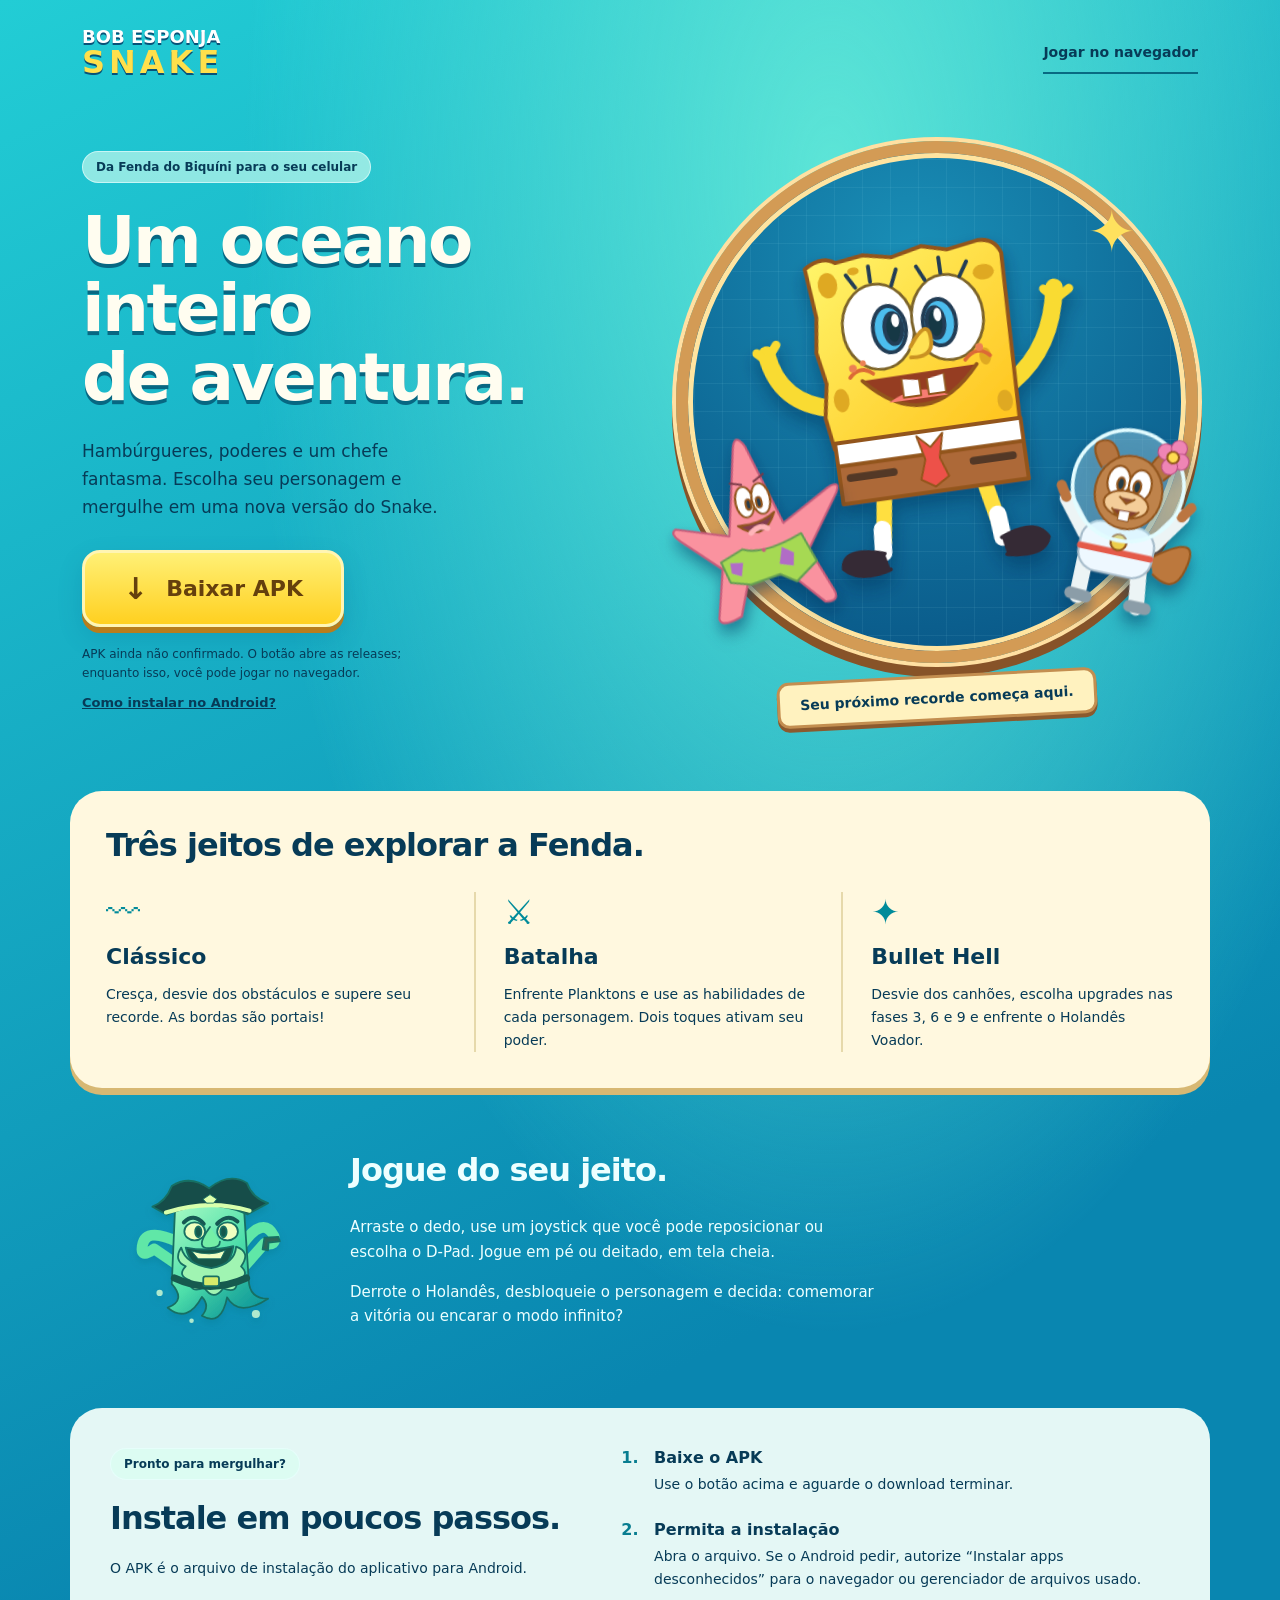
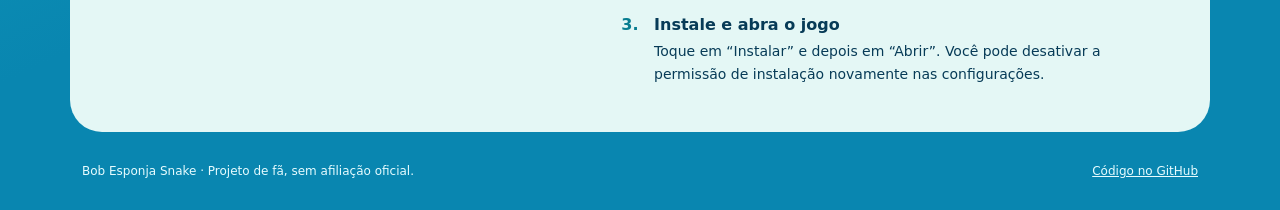
==== docs/index.html @ 4f34fc2c "Refresh nautical UI and add Android APK build and download page" ====
<!doctype html>
<html lang="pt-BR">
<head>
<meta charset="utf-8"><meta name="viewport" content="width=device-width,initial-scale=1"><meta name="theme-color" content="#087b99">
<meta name="description" content="Bob Esponja Snake: uma aventura na Fenda do Biquíni. Conheça os modos Clássico, Batalha e Bullet Hell e baixe a versão Android.">
<title>Bob Esponja Snake — Uma aventura no seu Android</title>
<link rel="stylesheet" href="download.css"><script src="download.js" defer></script>
</head>
<body>
<header><a class="wordmark" href="#inicio">BOB ESPONJA <b>SNAKE</b></a><a class="web-link" href="https://snakesponja.netlify.app">Jogar no navegador</a></header>
<main id="inicio">
<section class="hero">
<div class="hero-copy"><span class="pill">Da Fenda do Biquíni para o seu celular</span><h1>Um oceano inteiro<br>de aventura.</h1><p>Hambúrgueres, poderes e um chefe fantasma. Escolha seu personagem e mergulhe em uma nova versão do Snake.</p>
<a id="download" class="download" href="https://github.com/5an1ty/joguin-bob-esponja/releases" aria-describedby="downloadStatus"><span aria-hidden="true">↓</span> Baixar APK</a>
<p id="downloadStatus" class="download-status" role="status">Confira a versão Android disponível nas releases.</p><a class="installation-link" href="#instalar">Como instalar no Android?</a></div>
<div class="scene" aria-label="Bob Esponja, Patrick e Sandy em uma aventura submarina"><div class="porthole"><div class="sea-grid"></div><img class="bob" src="assets/bob.svg" alt="Bob Esponja"><img class="patrick" src="assets/patrick.svg" alt="Patrick"><img class="sandy" src="assets/sandy.svg" alt="Sandy"><span class="sea-star" aria-hidden="true">✦</span></div><span class="scene-caption">Seu próximo recorde começa aqui.</span></div>
</section>
<section class="adventures" aria-labelledby="modes-title"><h2 id="modes-title">Três jeitos de explorar a Fenda.</h2><div class="mode-grid">
<article><span class="mode-symbol" aria-hidden="true">〰</span><h3>Clássico</h3><p>Cresça, desvie dos obstáculos e supere seu recorde. As bordas são portais!</p></article>
<article><span class="mode-symbol" aria-hidden="true">⚔</span><h3>Batalha</h3><p>Enfrente Planktons e use as habilidades de cada personagem. Dois toques ativam seu poder.</p></article>
<article><span class="mode-symbol" aria-hidden="true">✦</span><h3>Bullet Hell</h3><p>Desvie dos canhões, escolha upgrades nas fases 3, 6 e 9 e enfrente o Holandês Voador.</p></article></div></section>
<section class="controls"><img src="assets/dutch.svg" alt="Holandês Voador" loading="lazy"><div><h2>Jogue do seu jeito.</h2><p>Arraste o dedo, use um joystick que você pode reposicionar ou escolha o D-Pad. Jogue em pé ou deitado, em tela cheia.</p><p>Derrote o Holandês, desbloqueie o personagem e decida: comemorar a vitória ou encarar o modo infinito?</p></div></section>
<section id="instalar" class="install"><div><span class="pill">Pronto para mergulhar?</span><h2>Instale em poucos passos.</h2><p>O APK é o arquivo de instalação do aplicativo para Android.</p></div><ol><li><strong>Baixe o APK</strong><p>Use o botão acima e aguarde o download terminar.</p></li><li><strong>Permita a instalação</strong><p>Abra o arquivo. Se o Android pedir, autorize “Instalar apps desconhecidos” para o navegador ou gerenciador de arquivos usado.</p></li><li><strong>Instale e abra o jogo</strong><p>Toque em “Instalar” e depois em “Abrir”. Você pode desativar a permissão de instalação novamente nas configurações.</p></li></ol></section>
</main><footer><span>Bob Esponja Snake · Projeto de fã, sem afiliação oficial.</span><a href="https://github.com/5an1ty/joguin-bob-esponja">Código no GitHub</a></footer>
</body></html>
---- docs/download.css ----
:root{font-family:ui-rounded,'Trebuchet MS',system-ui,sans-serif;color:#073b57;background:#0b94b4;font-synthesis:none}*{box-sizing:border-box}body{margin:0;background:radial-gradient(ellipse at 65% 10%,#5de5d7,transparent 50%),linear-gradient(155deg,#22cdd5,#0986b0 70%)}a{color:inherit}header,main,footer{max-width:1180px;margin:auto}header{display:flex;justify-content:space-between;align-items:center;padding:28px 32px;gap:20px}.wordmark{text-decoration:none;font-weight:1000;font-size:18px;line-height:1;color:#fff;text-shadow:0 2px #075278}.wordmark b{display:block;font-size:32px;letter-spacing:4px;color:#ffe04b}.web-link{font-size:14px;font-weight:700;text-decoration:none;border-bottom:2px solid #086a82;padding:12px 0}.hero{display:grid;grid-template-columns:1.1fr 1fr;align-items:center;gap:20px;min-height:570px;padding:35px 32px 70px}.pill{display:inline-block;padding:8px 13px;background:#d7fff19c;border:1px solid #ebffff9c;border-radius:24px;font-size:12px;font-weight:700}h1{font-size:clamp(40px,5.5vw,66px);letter-spacing:-2.5px;line-height:1.04;margin:24px 0;color:#fffdf0;text-shadow:0 4px #076782}p{line-height:1.65;max-width:55ch}.hero-copy>p{font-size:17px;max-width:36ch}.download{display:inline-flex;align-items:center;justify-content:center;gap:18px;background:linear-gradient(#fff076,#ffd020);color:#65400d;border:3px solid #fff5b3;border-radius:18px;box-shadow:0 6px #b87d1c,0 10px 24px #02557e30;text-decoration:none;font-weight:900;font-size:22px;padding:18px 38px;margin-top:12px;min-height:64px}.download span{font-size:30px}.download:hover{background:#ffec78}.download:active{transform:translateY(3px)}.hero-copy .download-status{font-size:12px;margin:18px 0 8px;max-width:46ch}.installation-link{font-size:13px;font-weight:700}.scene{position:relative;text-align:center}.porthole{aspect-ratio:1;position:relative;border:12px solid #d39b55;border-radius:50%;background:radial-gradient(circle at 45% 20%,#198eb6,#075081);box-shadow:0 0 0 4px #ffe0a2,0 10px 0 4px #875328,inset 0 0 0 5px #ffe4a0;isolation:isolate}.sea-grid{position:absolute;inset:6px;border-radius:50%;background-image:linear-gradient(#b6faff12 1px,transparent 1px),linear-gradient(90deg,#b6faff12 1px,transparent 1px);background-size:28px 28px}.scene img{position:absolute;object-fit:contain;filter:drop-shadow(0 10px 8px #002d5266)}.bob{width:78%;height:91%;left:8%;top:0;transform:rotate(-8deg)}.patrick{width:43%;height:55%;left:-8%;bottom:-1%;transform:rotate(-13deg)}.sandy{width:43%;height:57%;right:-9%;bottom:-1%;transform:rotate(12deg)}.sea-star{position:absolute;right:10%;top:9%;color:#ffe15e;font-size:58px}.scene-caption{display:inline-block;background:#fff2bf;padding:12px 20px;border:3px solid #c38e50;border-radius:12px;transform:rotate(-3deg);font-size:14px;font-weight:800;position:relative;margin-top:12px;box-shadow:0 4px #8b5a2e}h2{font-size:32px;letter-spacing:-1px;line-height:1.15}h3{font-size:22px;margin:12px 0}.adventures{background:#fff8df;border-radius:32px;padding:36px;margin:0 20px;box-shadow:0 7px #d7b873}.adventures>h2{margin:0 0 28px}.mode-grid{display:grid;grid-template-columns:repeat(3,1fr);gap:35px}.mode-grid article+article{border-left:2px solid #e6d9ab;padding-left:28px}.mode-grid p{font-size:14px;margin-bottom:0}.mode-symbol{font-size:34px;color:#008b9a}.controls{display:flex;align-items:center;gap:50px;padding:60px 70px;color:#edffff}.controls>img{width:180px;height:200px;object-fit:contain}.controls h2{margin-top:0}.controls p{font-size:15px}.install{background:#e4f7f5;border-radius:32px;display:grid;grid-template-columns:1fr 1.2fr;gap:50px;margin:0 20px;padding:40px}.install h2{margin:20px 0}.install ol{margin:0;padding-left:25px}.install li{padding:0 0 18px 10px}.install li::marker{font-weight:900;color:#087d90}.install li:last-child{padding-bottom:0}.install li p{font-size:14px;margin:6px 0}.install>div>p{font-size:14px}footer{padding:32px;display:flex;justify-content:space-between;gap:20px;color:#e7fcff;font-size:12px}a:focus-visible{outline:3px solid #623ca3;outline-offset:5px}html{scroll-behavior:smooth}
@media(max-width:700px){header{padding:22px 20px}.wordmark{font-size:13px}.wordmark b{font-size:25px}.web-link{font-size:12px;max-width:120px;text-align:right}.hero{grid-template-columns:1fr;padding:25px 24px 45px;gap:35px}.hero-copy{text-align:center}.hero-copy>p{margin-left:auto;margin-right:auto}h1{font-size:44px;letter-spacing:-1.8px}.pill{font-size:11px}.download{width:100%;max-width:340px}.scene{max-width:315px;margin:0 auto;width:90%}.scene-caption{font-size:12px}.hero-copy .download-status{min-height:40px}.adventures{padding:28px 24px;margin:0 14px}h2{font-size:27px}.mode-grid{grid-template-columns:1fr;gap:22px}.mode-grid article+article{border-left:0;border-top:2px solid #e6d9ab;padding:22px 0 0}.mode-symbol{float:right}.controls{padding:40px 26px;gap:15px;align-items:flex-start}.controls>img{width:85px;height:120px}.controls p{font-size:14px}.controls h2{font-size:25px}.install{grid-template-columns:1fr;padding:28px 24px;margin:0 14px;gap:24px}footer{flex-direction:column;padding:30px 24px;line-height:1.5}}
@media(prefers-reduced-motion:reduce){html{scroll-behavior:auto}}
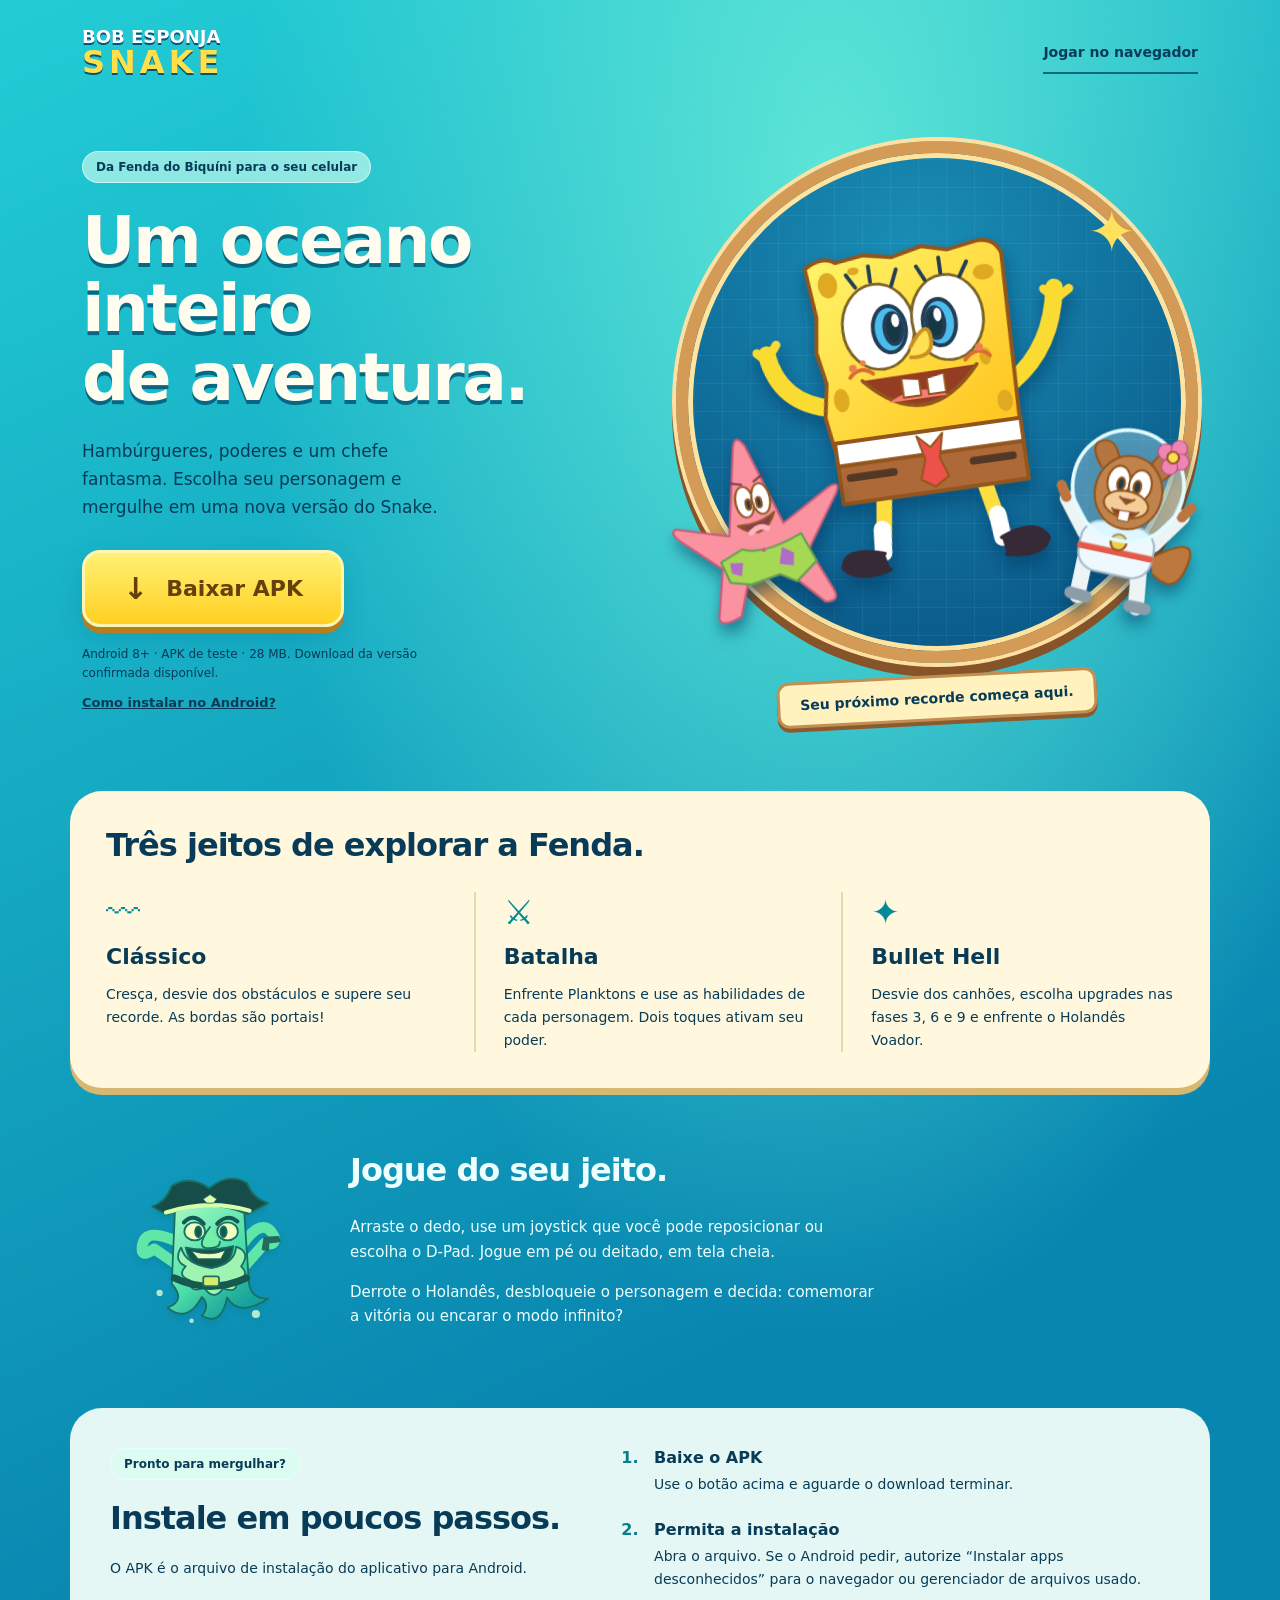
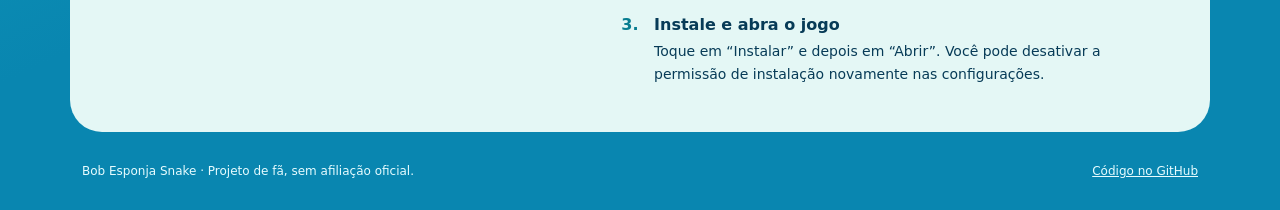
==== commit f3cbf4ea: "Link confirmed APK and select highest Android release version" ====
--- a/docs/index.html
+++ b/docs/index.html
@@ -11,8 +11,8 @@
 <main id="inicio">
 <section class="hero">
 <div class="hero-copy"><span class="pill">Da Fenda do Biquíni para o seu celular</span><h1>Um oceano inteiro<br>de aventura.</h1><p>Hambúrgueres, poderes e um chefe fantasma. Escolha seu personagem e mergulhe em uma nova versão do Snake.</p>
-<a id="download" class="download" href="https://github.com/5an1ty/joguin-bob-esponja/releases" aria-describedby="downloadStatus"><span aria-hidden="true">↓</span> Baixar APK</a>
-<p id="downloadStatus" class="download-status" role="status">Confira a versão Android disponível nas releases.</p><a class="installation-link" href="#instalar">Como instalar no Android?</a></div>
+<a id="download" class="download" href="https://github.com/5an1ty/joguin-bob-esponja/releases/download/android-4/bob-esponja-snake.apk" aria-describedby="downloadStatus"><span aria-hidden="true">↓</span> Baixar APK</a>
+<p id="downloadStatus" class="download-status" role="status">Android 8+ · APK de teste · 28 MB</p><a class="installation-link" href="#instalar">Como instalar no Android?</a></div>
 <div class="scene" aria-label="Bob Esponja, Patrick e Sandy em uma aventura submarina"><div class="porthole"><div class="sea-grid"></div><img class="bob" src="assets/bob.svg" alt="Bob Esponja"><img class="patrick" src="assets/patrick.svg" alt="Patrick"><img class="sandy" src="assets/sandy.svg" alt="Sandy"><span class="sea-star" aria-hidden="true">✦</span></div><span class="scene-caption">Seu próximo recorde começa aqui.</span></div>
 </section>
 <section class="adventures" aria-labelledby="modes-title"><h2 id="modes-title">Três jeitos de explorar a Fenda.</h2><div class="mode-grid">
